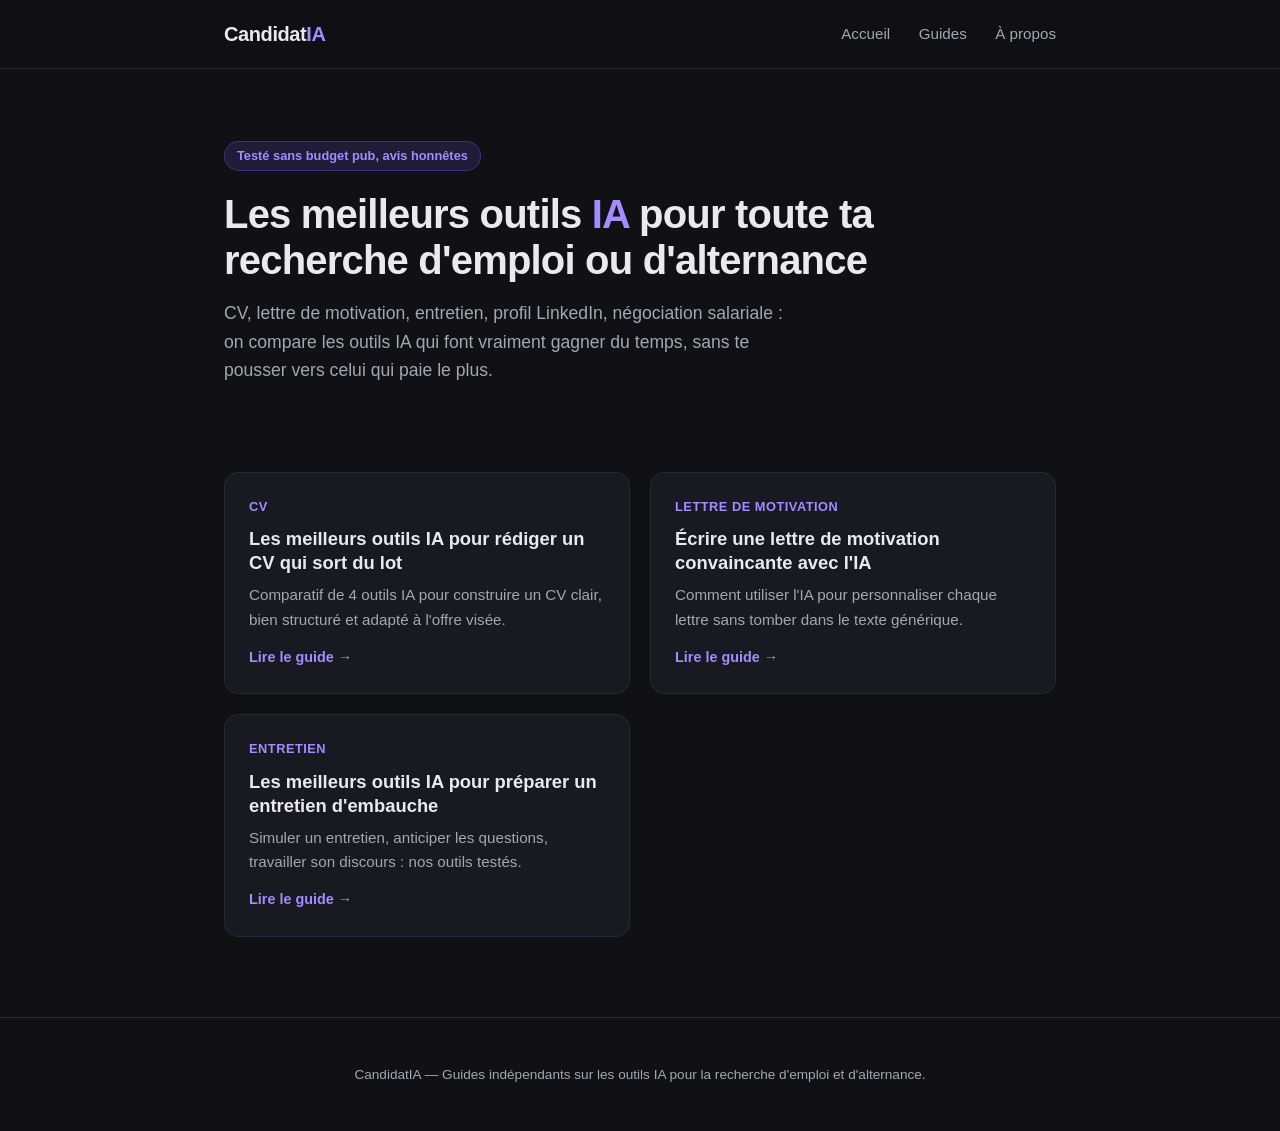
==== index.html @ d561d34e "Ajout balise de verification Teal (Impact)" ====
<!DOCTYPE html>
<html lang="fr">
<head>
  <!-- Google Tag Manager -->
  <script>(function(w,d,s,l,i){w[l]=w[l]||[];w[l].push({'gtm.start':
  new Date().getTime(),event:'gtm.js'});var f=d.getElementsByTagName(s)[0],
  j=d.createElement(s),dl=l!='dataLayer'?'&l='+l:'';j.async=true;j.src=
  'https://www.googletagmanager.com/gtm.js?id='+i+dl;f.parentNode.insertBefore(j,f);
  })(window,document,'script','dataLayer','GTM-WK69XRMB');</script>
  <!-- End Google Tag Manager -->
  <meta name='impact-site-verification' value='dae2a591-b75b-4ece-9953-c941a68bb0f9'>
  <meta charset="UTF-8">
  <meta name="viewport" content="width=device-width, initial-scale=1.0">
  <title>CandidatIA — Les meilleurs outils IA pour la recherche d'emploi et d'alternance</title>
  <meta name="description" content="Comparatifs et guides honnêtes sur les outils IA pour toute ta recherche d'emploi ou d'alternance : CV, lettre de motivation, entretien, LinkedIn, négociation salariale et plus.">
  <link rel="stylesheet" href="assets/css/style.css">
</head>
<body>
  <!-- Google Tag Manager (noscript) -->
  <noscript><iframe src="https://www.googletagmanager.com/ns.html?id=GTM-WK69XRMB"
  height="0" width="0" style="display:none;visibility:hidden"></iframe></noscript>
  <!-- End Google Tag Manager (noscript) -->

  <header class="site-header">
    <div class="header-inner">
      <a class="logo" href="index.html">Candidat<span>IA</span></a>
      <nav class="site-nav">
        <a href="index.html">Accueil</a>
        <a href="guides.html">Guides</a>
        <a href="a-propos.html">À propos</a>
      </nav>
    </div>
  </header>

  <main>
    <section class="hero">
      <div class="badge">Testé sans budget pub, avis honnêtes</div>
      <h1>Les meilleurs outils <span>IA</span> pour toute ta recherche d'emploi ou d'alternance</h1>
      <p>
        CV, lettre de motivation, entretien, profil LinkedIn, négociation salariale : on
        compare les outils IA qui font vraiment gagner du temps, sans te pousser vers
        celui qui paie le plus.
      </p>
    </section>

    <section class="article-grid">
      <div class="card">
        <div class="tag">CV</div>
        <h3>Les meilleurs outils IA pour rédiger un CV qui sort du lot</h3>
        <p>Comparatif de 4 outils IA pour construire un CV clair, bien structuré et adapté à l'offre visée.</p>
        <a class="read-more" href="articles/outils-ia-cv.html">Lire le guide →</a>
      </div>

      <div class="card">
        <div class="tag">Lettre de motivation</div>
        <h3>Écrire une lettre de motivation convaincante avec l'IA</h3>
        <p>Comment utiliser l'IA pour personnaliser chaque lettre sans tomber dans le texte générique.</p>
        <a class="read-more" href="articles/outils-ia-lettre-motivation.html">Lire le guide →</a>
      </div>

      <div class="card">
        <div class="tag">Entretien</div>
        <h3>Les meilleurs outils IA pour préparer un entretien d'embauche</h3>
        <p>Simuler un entretien, anticiper les questions, travailler son discours : nos outils testés.</p>
        <a class="read-more" href="articles/outils-ia-entretien.html">Lire le guide →</a>
      </div>
    </section>
  </main>

  <footer class="site-footer">
    <p>CandidatIA — Guides indépendants sur les outils IA pour la recherche d'emploi et d'alternance.</p>
  </footer>

</body>
</html>
---- assets/css/style.css ----
/* CandidatIA - feuille de style principale */

:root {
  --bg: #0f1115;
  --bg-card: #171a21;
  --text: #e9e9ee;
  --text-muted: #a3a7b3;
  --accent: #7c5cff;
  --accent-light: #a58bff;
  --border: #262a34;
  --max-width: 880px;
}

* {
  box-sizing: border-box;
}

html {
  scroll-behavior: smooth;
}

body {
  margin: 0;
  background: var(--bg);
  color: var(--text);
  font-family: "Inter", -apple-system, BlinkMacSystemFont, "Segoe UI", Roboto, sans-serif;
  line-height: 1.6;
}

a {
  color: var(--accent-light);
  text-decoration: none;
}

a:hover {
  text-decoration: underline;
}

header.site-header {
  border-bottom: 1px solid var(--border);
  position: sticky;
  top: 0;
  background: rgba(15, 17, 21, 0.9);
  backdrop-filter: blur(8px);
  z-index: 10;
}

.header-inner {
  max-width: var(--max-width);
  margin: 0 auto;
  padding: 18px 24px;
  display: flex;
  align-items: center;
  justify-content: space-between;
}

.logo {
  font-weight: 700;
  font-size: 1.25rem;
  color: var(--text);
  letter-spacing: -0.02em;
}

.logo span {
  color: var(--accent-light);
}

nav.site-nav a {
  color: var(--text-muted);
  margin-left: 24px;
  font-size: 0.95rem;
  font-weight: 500;
}

nav.site-nav a:hover {
  color: var(--text);
  text-decoration: none;
}

main {
  max-width: var(--max-width);
  margin: 0 auto;
  padding: 0 24px;
}

.hero {
  padding: 72px 0 48px;
  text-align: left;
}

.hero h1 {
  font-size: 2.5rem;
  line-height: 1.15;
  margin: 0 0 16px;
  letter-spacing: -0.02em;
}

.hero h1 span {
  color: var(--accent-light);
}

.hero p {
  font-size: 1.1rem;
  color: var(--text-muted);
  max-width: 560px;
  margin: 0 0 8px;
}

.badge {
  display: inline-block;
  background: rgba(124, 92, 255, 0.15);
  color: var(--accent-light);
  border: 1px solid rgba(124, 92, 255, 0.35);
  padding: 4px 12px;
  border-radius: 999px;
  font-size: 0.8rem;
  font-weight: 600;
  margin-bottom: 20px;
}

.article-grid {
  display: grid;
  grid-template-columns: 1fr;
  gap: 20px;
  margin: 32px 0 80px;
}

@media (min-width: 640px) {
  .article-grid {
    grid-template-columns: 1fr 1fr;
  }
}

.card {
  background: var(--bg-card);
  border: 1px solid var(--border);
  border-radius: 14px;
  padding: 24px;
  transition: border-color 0.15s ease, transform 0.15s ease;
}

.card:hover {
  border-color: var(--accent);
  transform: translateY(-2px);
}

.card .tag {
  color: var(--accent-light);
  font-size: 0.8rem;
  font-weight: 700;
  text-transform: uppercase;
  letter-spacing: 0.04em;
}

.card h3 {
  margin: 10px 0 8px;
  font-size: 1.15rem;
  line-height: 1.3;
}

.card p {
  color: var(--text-muted);
  font-size: 0.95rem;
  margin: 0 0 12px;
}

.card a.read-more {
  font-weight: 600;
  font-size: 0.9rem;
}

/* Pages articles */

article.post {
  padding: 56px 0 100px;
}

article.post .tag {
  color: var(--accent-light);
  font-size: 0.8rem;
  font-weight: 700;
  text-transform: uppercase;
  letter-spacing: 0.04em;
}

article.post h1 {
  font-size: 2.1rem;
  line-height: 1.2;
  margin: 12px 0 8px;
  letter-spacing: -0.01em;
}

article.post .meta {
  color: var(--text-muted);
  font-size: 0.9rem;
  margin-bottom: 32px;
}

article.post h2 {
  font-size: 1.4rem;
  margin: 40px 0 12px;
}

article.post p {
  margin: 0 0 16px;
  color: #d5d6dc;
}

table.compare {
  width: 100%;
  border-collapse: collapse;
  margin: 20px 0 32px;
  font-size: 0.95rem;
}

table.compare th,
table.compare td {
  border: 1px solid var(--border);
  padding: 10px 12px;
  text-align: left;
  vertical-align: top;
}

table.compare th {
  background: var(--bg-card);
  color: var(--accent-light);
}

.tool-box {
  background: var(--bg-card);
  border: 1px solid var(--border);
  border-left: 3px solid var(--accent);
  border-radius: 10px;
  padding: 18px 20px;
  margin: 20px 0;
}

.tool-box h3 {
  margin: 0 0 8px;
}

.tool-box .pros-cons {
  display: flex;
  gap: 24px;
  flex-wrap: wrap;
  margin-top: 12px;
  font-size: 0.9rem;
}

.tool-box .pros-cons div {
  flex: 1;
  min-width: 180px;
}

.tool-box .pros-cons strong {
  color: var(--text);
}

.cta {
  display: inline-block;
  background: var(--accent);
  color: #fff;
  padding: 10px 18px;
  border-radius: 8px;
  font-weight: 600;
  font-size: 0.9rem;
  margin-top: 8px;
}

.cta:hover {
  background: var(--accent-light);
  text-decoration: none;
}

.placeholder-note {
  font-size: 0.8rem;
  color: var(--text-muted);
  font-style: italic;
}

footer.site-footer {
  border-top: 1px solid var(--border);
  padding: 32px 24px;
  text-align: center;
  color: var(--text-muted);
  font-size: 0.85rem;
}

footer.site-footer a {
  color: var(--text-muted);
}
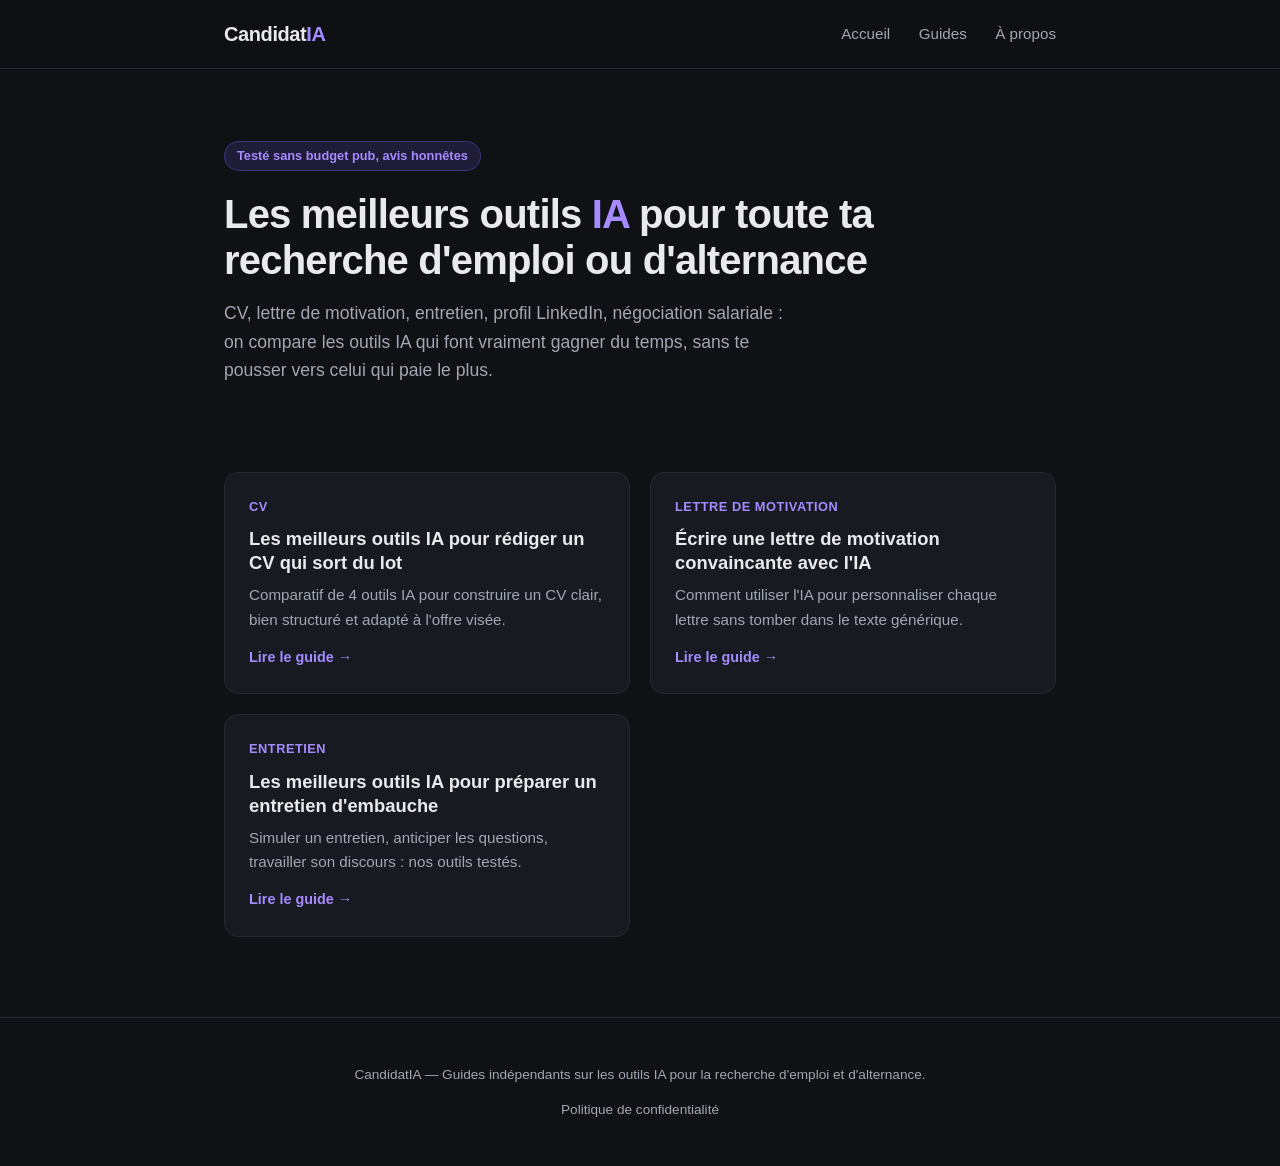
==== commit 7b2ce054: "Retrait des placeholders affiliation, ajout page confidentialite" ====
--- a/index.html
+++ b/index.html
@@ -8,7 +8,7 @@
   'https://www.googletagmanager.com/gtm.js?id='+i+dl;f.parentNode.insertBefore(j,f);
   })(window,document,'script','dataLayer','GTM-WK69XRMB');</script>
   <!-- End Google Tag Manager -->
-  <meta name='impact-site-verification' value='dae2a591-b75b-4ece-9953-c941a68bb0f9'>
+  <meta name='impact-site-verification' value='0b251181-6af1-443a-ba56-82bd18b5ffd7'>
   <meta charset="UTF-8">
   <meta name="viewport" content="width=device-width, initial-scale=1.0">
   <title>CandidatIA — Les meilleurs outils IA pour la recherche d'emploi et d'alternance</title>
@@ -20,6 +20,7 @@
   <noscript><iframe src="https://www.googletagmanager.com/ns.html?id=GTM-WK69XRMB"
   height="0" width="0" style="display:none;visibility:hidden"></iframe></noscript>
   <!-- End Google Tag Manager (noscript) -->
+  <!--Impact-Site-Verification: 0b251181-6af1-443a-ba56-82bd18b5ffd7-->
 
   <header class="site-header">
     <div class="header-inner">
@@ -69,6 +70,7 @@
 
   <footer class="site-footer">
     <p>CandidatIA — Guides indépendants sur les outils IA pour la recherche d'emploi et d'alternance.</p>
+    <p><a href="politique-de-confidentialite.html">Politique de confidentialité</a></p>
   </footer>
 
 </body>
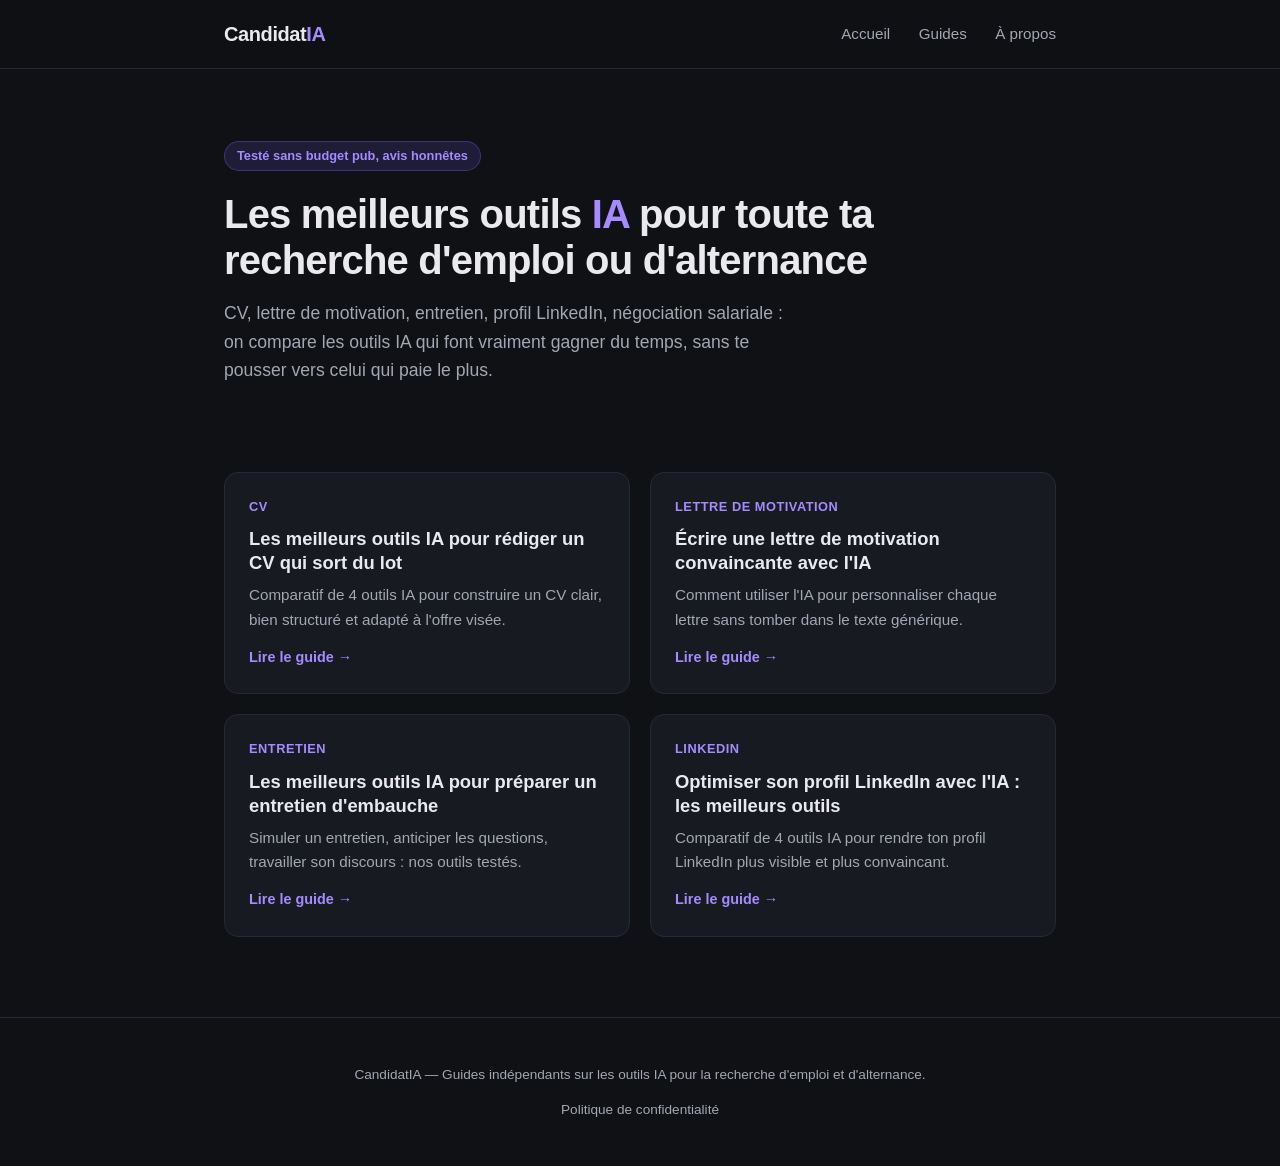
==== commit 6d7f3749: "Ajout article : optimiser son profil LinkedIn avec l'IA" ====
--- a/index.html
+++ b/index.html
@@ -8,6 +8,8 @@
   'https://www.googletagmanager.com/gtm.js?id='+i+dl;f.parentNode.insertBefore(j,f);
   })(window,document,'script','dataLayer','GTM-WK69XRMB');</script>
   <!-- End Google Tag Manager -->
+  <script async src="https://pagead2.googlesyndication.com/pagead/js/adsbygoogle.js?client=ca-pub-7051994592070971"
+     crossorigin="anonymous"></script>
   <meta name='impact-site-verification' value='0b251181-6af1-443a-ba56-82bd18b5ffd7'>
   <meta charset="UTF-8">
   <meta name="viewport" content="width=device-width, initial-scale=1.0">
@@ -65,6 +67,13 @@
         <p>Simuler un entretien, anticiper les questions, travailler son discours : nos outils testés.</p>
         <a class="read-more" href="articles/outils-ia-entretien.html">Lire le guide →</a>
       </div>
+
+      <div class="card">
+        <div class="tag">LinkedIn</div>
+        <h3>Optimiser son profil LinkedIn avec l'IA : les meilleurs outils</h3>
+        <p>Comparatif de 4 outils IA pour rendre ton profil LinkedIn plus visible et plus convaincant.</p>
+        <a class="read-more" href="articles/outils-ia-linkedin.html">Lire le guide →</a>
+      </div>
     </section>
   </main>
 
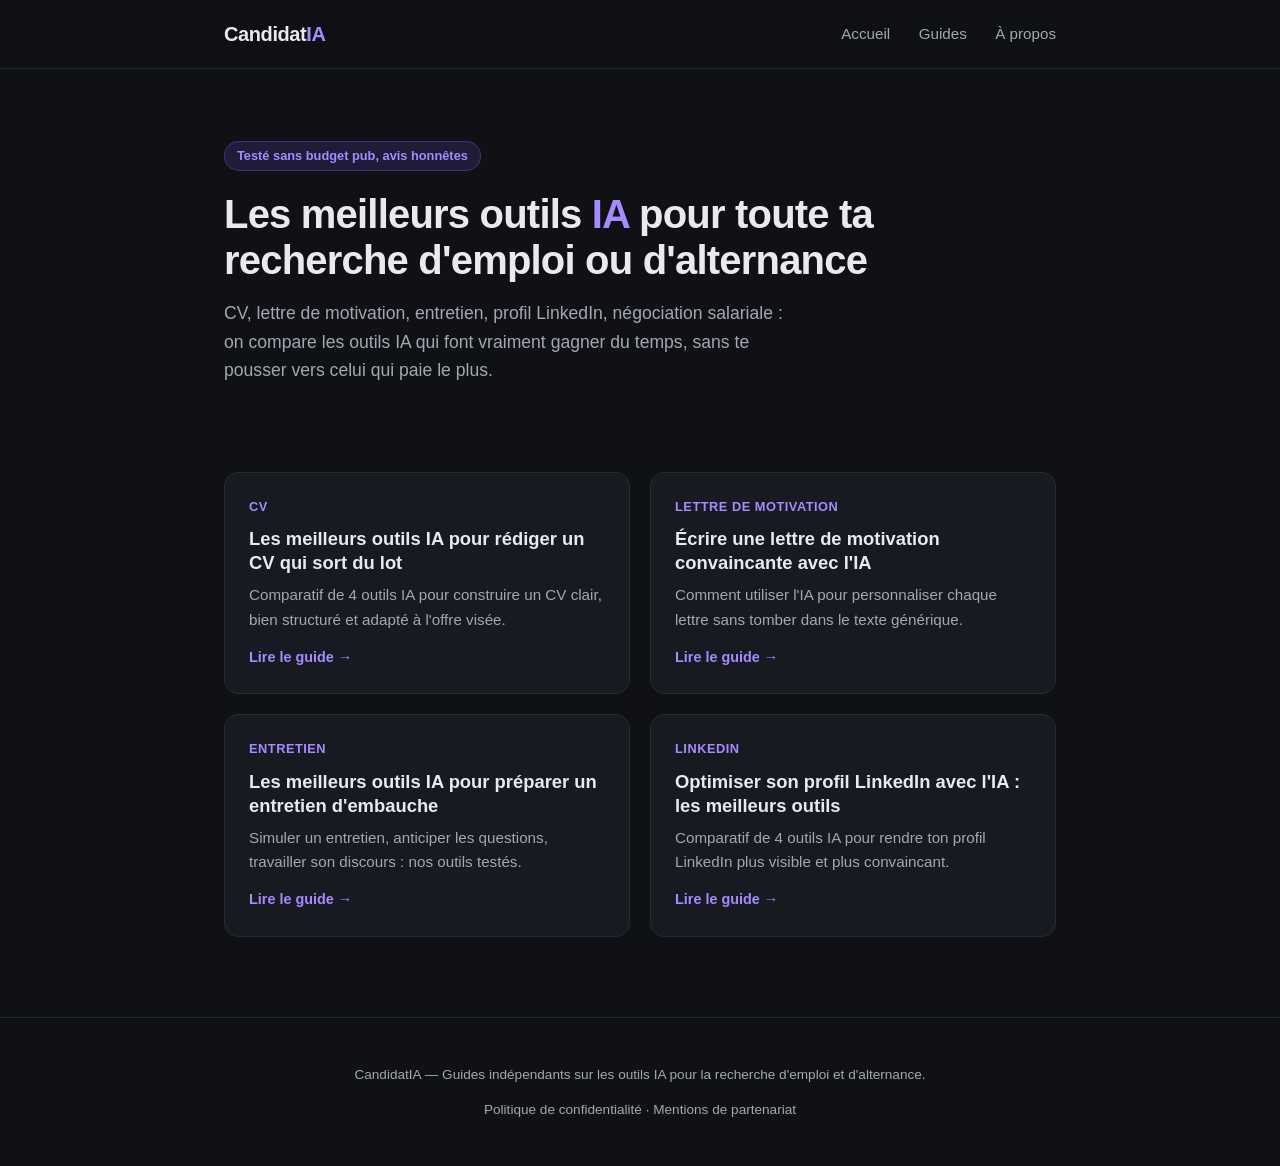
==== commit b3aa1d1c: "Mentions de partenariat + liens pied de page Co-Authored-By: Claude Sonnet 5.5 <noreply@anthropic.co" ====
--- a/index.html
+++ b/index.html
@@ -79,7 +79,7 @@
 
   <footer class="site-footer">
     <p>CandidatIA — Guides indépendants sur les outils IA pour la recherche d'emploi et d'alternance.</p>
-    <p><a href="politique-de-confidentialite.html">Politique de confidentialité</a></p>
+    <p><a href="politique-de-confidentialite.html">Politique de confidentialité</a> · <a href="mentions-partenariat.html">Mentions de partenariat</a></p>
   </footer>
 
 </body>
